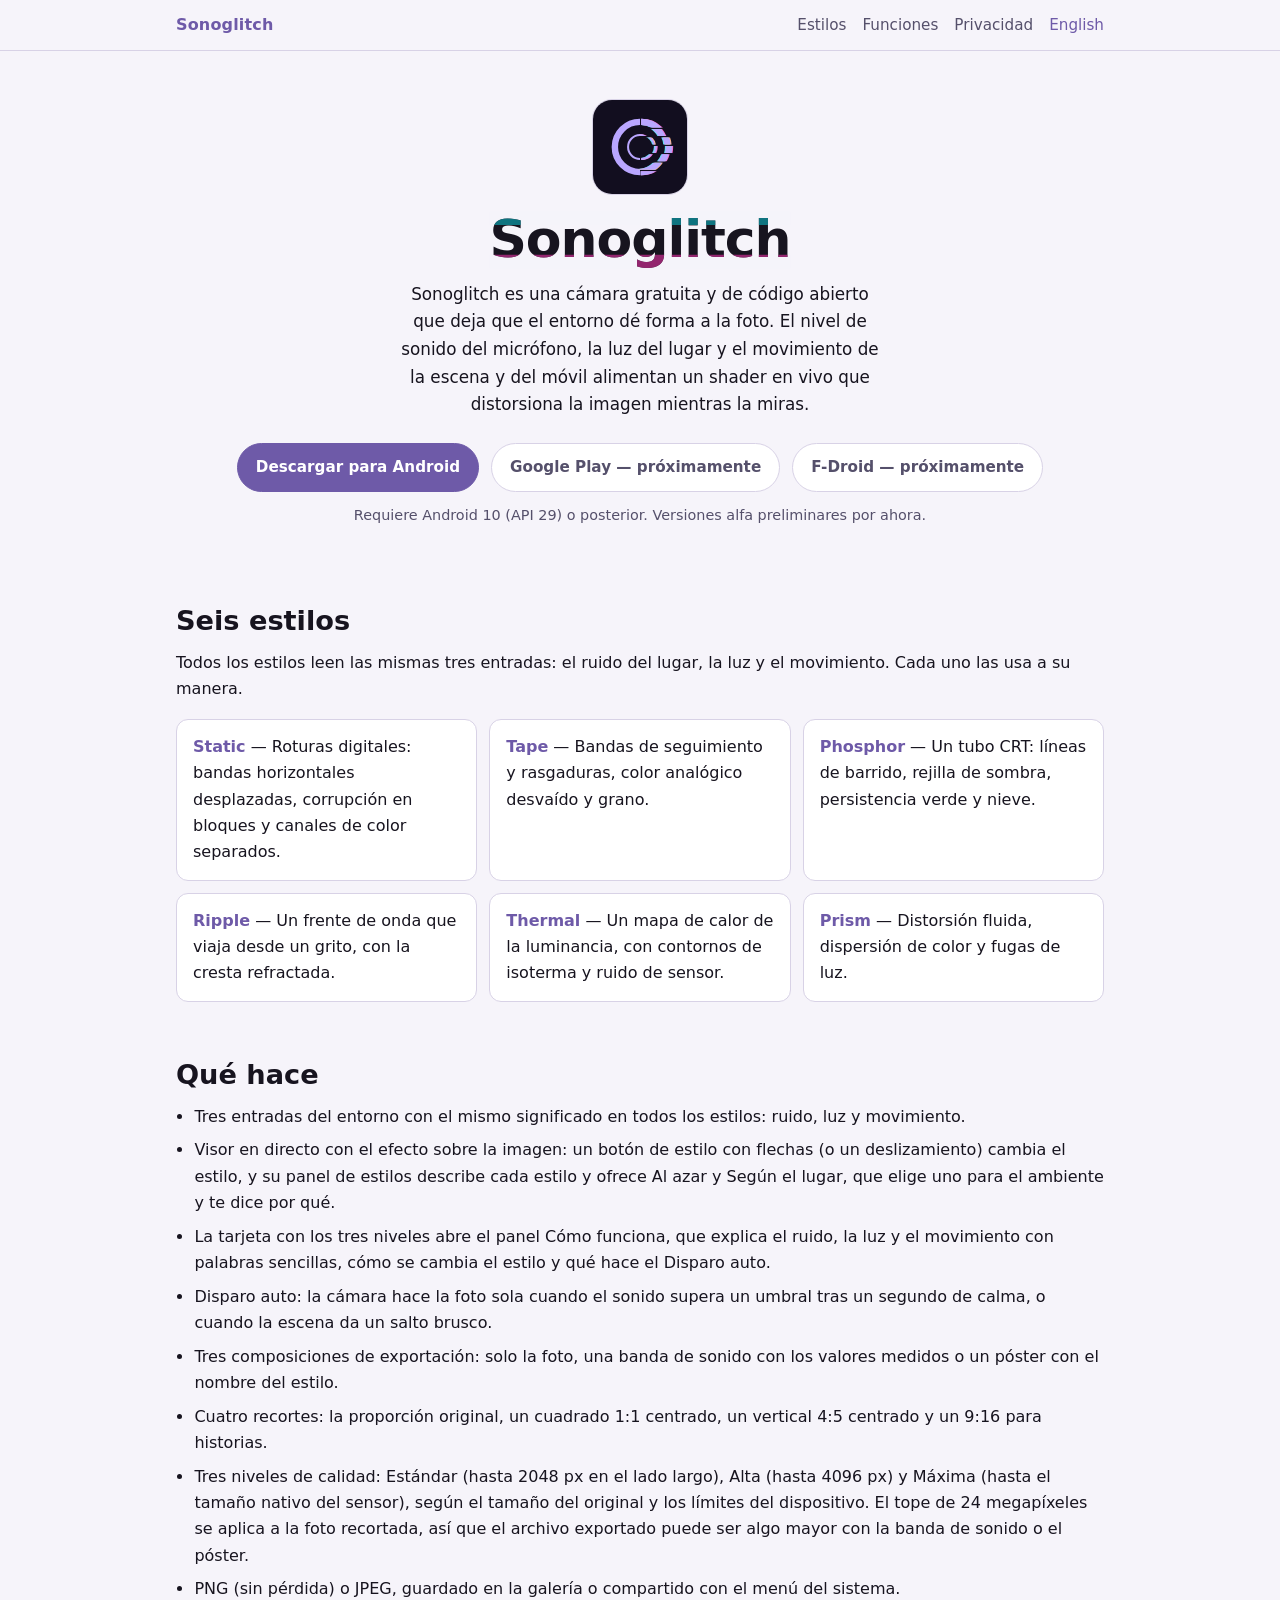
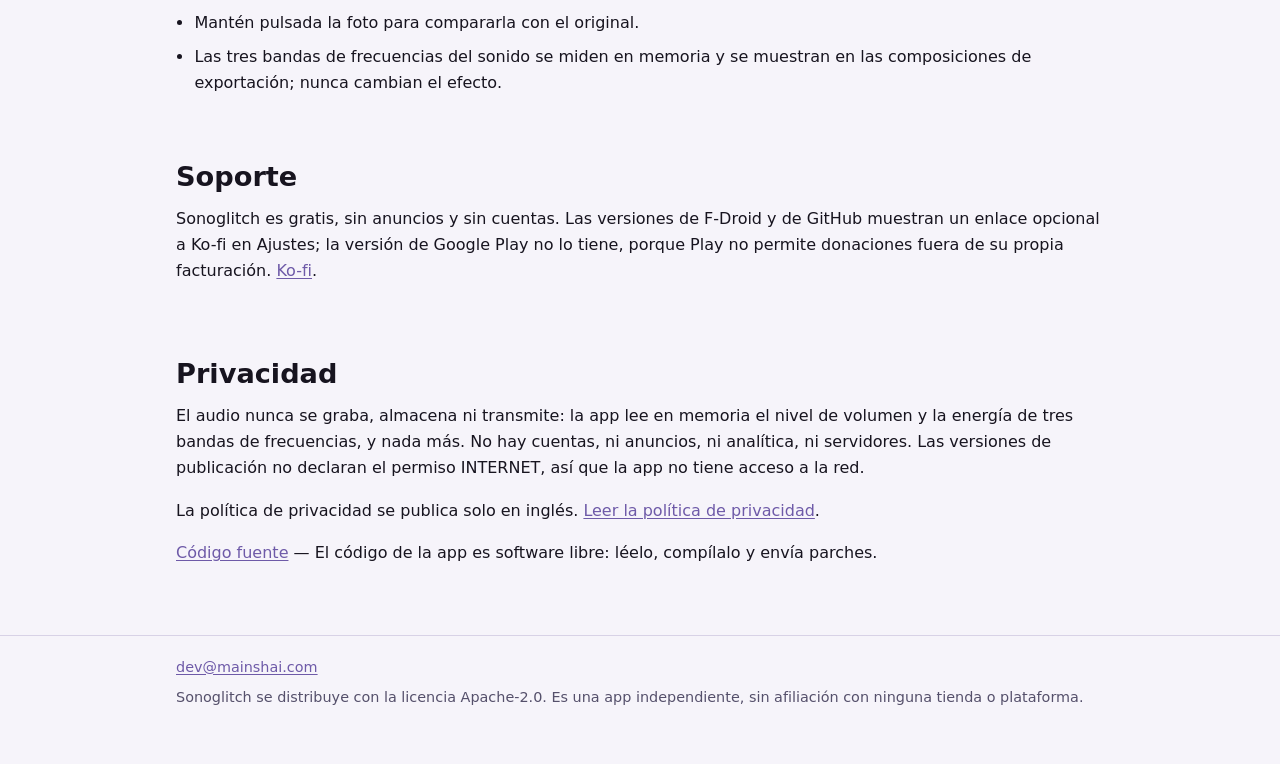
==== site/es/index.html @ 132ff48b "Release v0.1.0-alpha.17" ====
<!DOCTYPE html>
<html lang="es">
<head>
<meta charset="utf-8">
<meta name="viewport" content="width=device-width, initial-scale=1">
<meta name="color-scheme" content="dark light">
<title>Sonoglitch — una cámara moldeada por el sonido, la luz y el movimiento</title>
<meta name="description" content="Sonoglitch es una cámara gratuita y de código abierto: el sonido, la luz y el movimiento del entorno distorsionan la foto. Seis estilos, sin anuncios, sin cuentas y sin acceso a la red.">
<link rel="canonical" href="https://dferrandizmont.github.io/sonoglitch/es/">
<meta property="og:type" content="website">
<meta property="og:site_name" content="Sonoglitch">
<meta property="og:title" content="Sonoglitch — una cámara moldeada por el sonido, la luz y el movimiento">
<meta property="og:description" content="Sonoglitch es una cámara gratuita y de código abierto: el sonido, la luz y el movimiento del entorno distorsionan la foto. Seis estilos, sin anuncios, sin cuentas y sin acceso a la red.">
<meta property="og:url" content="https://dferrandizmont.github.io/sonoglitch/es/">
<meta property="og:locale" content="es_ES">
<meta property="og:image" content="https://dferrandizmont.github.io/sonoglitch/img/og.png">
<meta name="twitter:image" content="https://dferrandizmont.github.io/sonoglitch/img/og.png">
<link rel="icon" href="../img/icon.svg" type="image/svg+xml">
<link rel="alternate" hreflang="en" href="https://dferrandizmont.github.io/sonoglitch/">
<link rel="stylesheet" href="../styles.css">
</head>
<body><header class="topbar"><div class="wrap"><a class="brand" href="../">Sonoglitch</a><nav class="nav" aria-label="Principal"><a href="#estilos">Estilos</a><a href="#funciones">Funciones</a><a href="#privacidad">Privacidad</a><a class="lang" href="../" hreflang="en" lang="en">English</a></nav></div></header><main><section class="hero"><div class="wrap"><img class="icon" src="../img/icon.svg" width="96" height="96" alt="Icono de la app Sonoglitch: una lente violeta deshecha en canales de color desplazados por el sonido"><h1><span class="glitch" data-text="Sonoglitch">Sonoglitch</span></h1><p class="pitch">Sonoglitch es una cámara gratuita y de código abierto que deja que el entorno dé forma a la foto. El nivel de sonido del micrófono, la luz del lugar y el movimiento de la escena y del móvil alimentan un shader en vivo que distorsiona la imagen mientras la miras.</p><p class="buttons"><a class="button primary" href="https://github.com/dferrandizmont/sonoglitch/releases">Descargar para Android</a><span class="button disabled" aria-disabled="true">Google Play — próximamente</span><span class="button disabled" aria-disabled="true">F-Droid — próximamente</span></p><p class="note">Requiere Android 10 (API 29) o posterior. Versiones alfa preliminares por ahora.</p></div></section><section id="estilos"><div class="wrap"><h2>Seis estilos</h2><p>Todos los estilos leen las mismas tres entradas: el ruido del lugar, la luz y el movimiento. Cada uno las usa a su manera.</p><ul class="styles"><li><strong>Static</strong> — Roturas digitales: bandas horizontales desplazadas, corrupción en bloques y canales de color separados.</li><li><strong>Tape</strong> — Bandas de seguimiento y rasgaduras, color analógico desvaído y grano.</li><li><strong>Phosphor</strong> — Un tubo CRT: líneas de barrido, rejilla de sombra, persistencia verde y nieve.</li><li><strong>Ripple</strong> — Un frente de onda que viaja desde un grito, con la cresta refractada.</li><li><strong>Thermal</strong> — Un mapa de calor de la luminancia, con contornos de isoterma y ruido de sensor.</li><li><strong>Prism</strong> — Distorsión fluida, dispersión de color y fugas de luz.</li></ul></div></section><section id="funciones"><div class="wrap"><h2>Qué hace</h2><ul class="features"><li>Tres entradas del entorno con el mismo significado en todos los estilos: ruido, luz y movimiento.</li><li>Visor en directo con el efecto sobre la imagen: un botón de estilo con flechas (o un deslizamiento) cambia el estilo, y su panel de estilos describe cada estilo y ofrece Al azar y Según el lugar, que elige uno para el ambiente y te dice por qué.</li><li>La tarjeta con los tres niveles abre el panel Cómo funciona, que explica el ruido, la luz y el movimiento con palabras sencillas, cómo se cambia el estilo y qué hace el Disparo auto.</li><li>Disparo auto: la cámara hace la foto sola cuando el sonido supera un umbral tras un segundo de calma, o cuando la escena da un salto brusco.</li><li>Tres composiciones de exportación: solo la foto, una banda de sonido con los valores medidos o un póster con el nombre del estilo.</li><li>Cuatro recortes: la proporción original, un cuadrado 1:1 centrado, un vertical 4:5 centrado y un 9:16 para historias.</li><li>Tres niveles de calidad: Estándar (hasta 2048 px en el lado largo), Alta (hasta 4096 px) y Máxima (hasta el tamaño nativo del sensor), según el tamaño del original y los límites del dispositivo. El tope de 24 megapíxeles se aplica a la foto recortada, así que el archivo exportado puede ser algo mayor con la banda de sonido o el póster.</li><li>PNG (sin pérdida) o JPEG, guardado en la galería o compartido con el menú del sistema.</li><li>Mantén pulsada la foto para compararla con el original.</li><li>Las tres bandas de frecuencias del sonido se miden en memoria y se muestran en las composiciones de exportación; nunca cambian el efecto.</li></ul></div></section><section id="soporte"><div class="wrap"><h2>Soporte</h2><p>Sonoglitch es gratis, sin anuncios y sin cuentas. Las versiones de F-Droid y de GitHub muestran un enlace opcional a Ko-fi en Ajustes; la versión de Google Play no lo tiene, porque Play no permite donaciones fuera de su propia facturación. <a href="https://ko-fi.com/danielmfdev">Ko-fi</a>.</p></div></section><section id="privacidad"><div class="wrap"><h2>Privacidad</h2><p>El audio nunca se graba, almacena ni transmite: la app lee en memoria el nivel de volumen y la energía de tres bandas de frecuencias, y nada más. No hay cuentas, ni anuncios, ni analítica, ni servidores. Las versiones de publicación no declaran el permiso INTERNET, así que la app no tiene acceso a la red.</p><p>La política de privacidad se publica solo en inglés. <a href="../privacy/">Leer la política de privacidad</a>.</p><p><a href="https://github.com/dferrandizmont/sonoglitch">Código fuente</a> — El código de la app es software libre: léelo, compílalo y envía parches.</p></div></section></main><footer><div class="wrap"><p><a href="mailto:dev@mainshai.com">dev@mainshai.com</a></p><p>Sonoglitch se distribuye con la licencia Apache-2.0. Es una app independiente, sin afiliación con ninguna tienda o plataforma.</p></div></footer></body>
</html>
---- site/styles.css ----
/* Sonoglitch website. Dark by default, light on request. No JavaScript. */
:root {
  color-scheme: dark light;
  --bg: #0D0D11;
  --surface: #16161C;
  --surface-high: #1F1F27;
  --outline: #2C2C36;
  --accent: #B69CFF;
  --accent-hover: #A88CF5;
  --on-accent: #17121F;
  --warm: #FFB37A;
  --text: #F3F3F6;
  --text-2: #A5A5B2;
  --fringe-a: #55E5F2;
  --fringe-b: #F36CCB;
  --radius: 12px;
}
@media (prefers-color-scheme: light) {
  :root {
    --bg: #F6F4FA;
    --surface: #FFFFFF;
    --surface-high: #EFEBF8;
    --outline: #D8D2E6;
    --accent: #6E5AA8;
    --accent-hover: #5B4A8E;
    --on-accent: #FFFFFF;
    --warm: #8F4E1E;
    --text: #17141F;
    --text-2: #55506B;
    --fringe-a: #0E8C99;
    --fringe-b: #B32A83;
  }
}
* { box-sizing: border-box; }
html { -webkit-text-size-adjust: 100%; }
body {
  margin: 0;
  background: var(--bg);
  color: var(--text);
  font: 16px/1.65 system-ui, -apple-system, "Segoe UI", Roboto, "Helvetica Neue", Arial, sans-serif;
  overflow-wrap: break-word;
}
img { max-width: 100%; height: auto; }
a { color: var(--accent); text-decoration: underline; text-underline-offset: 2px; }
a:focus-visible { outline: 3px solid var(--accent); outline-offset: 3px; border-radius: 2px; }
.wrap { max-width: 960px; margin: 0 auto; padding-left: 16px; padding-right: 16px; }
.topbar { border-bottom: 1px solid var(--outline); }
.topbar .wrap {
  display: flex; flex-wrap: wrap; align-items: center; justify-content: space-between;
  gap: 8px 16px; padding-top: 12px; padding-bottom: 12px;
}
.brand { font-weight: 700; text-decoration: none; letter-spacing: .01em; }
.nav { display: flex; flex-wrap: wrap; align-items: center; gap: 8px 16px; font-size: .95rem; }
.nav a { text-decoration: none; color: var(--text-2); }
.nav a:hover, .nav a:focus-visible { color: var(--accent); }
.nav .lang { color: var(--accent); }
.hero { padding: 48px 0 32px; text-align: center; }
.hero .icon {
  display: block; width: 96px; height: 96px; margin: 0 auto;
  border-radius: 20px; border: 1px solid var(--outline);
}
h1 {
  font-size: clamp(2rem, 8vw, 3.25rem); line-height: 1.1; margin: 16px 0 12px;
  letter-spacing: -0.02em;
}
h2 { font-size: clamp(1.3rem, 4.5vw, 1.7rem); line-height: 1.25; margin: 0 0 12px; }
p { margin: 0 0 1rem; }
.pitch { max-width: 46ch; margin-left: auto; margin-right: auto; font-size: 1.05rem; }
.note { color: var(--text-2); font-size: .9rem; }
.buttons { display: flex; flex-wrap: wrap; gap: 12px; justify-content: center; margin: 24px 0 12px; }
.button {
  display: inline-block; padding: 11px 18px; border-radius: 999px;
  border: 1px solid var(--outline); background: var(--surface); color: var(--text);
  font-size: .95rem; font-weight: 600; text-decoration: none;
}
.button.primary { background: var(--accent); border-color: var(--accent); color: var(--on-accent); }
/* The hover keeps a contrast of 4.5:1 with its text in both palettes. */
.button.primary:hover { background: var(--accent-hover); border-color: var(--accent-hover); color: var(--on-accent); }
.button.disabled { color: var(--text-2); cursor: default; }
section { padding: 28px 0; }
.styles {
  list-style: none; margin: 0; padding: 0; display: grid; gap: 12px;
  grid-template-columns: repeat(auto-fit, minmax(260px, 1fr));
}
.styles li {
  background: var(--surface); border: 1px solid var(--outline);
  border-radius: var(--radius); padding: 14px 16px;
}
.styles strong { color: var(--accent); }
.features { margin: 0; padding-left: 1.15rem; }
.features li { margin-bottom: .45rem; }
.gallery {
  list-style: none; margin: 0; padding: 0; display: grid; gap: 16px;
  grid-template-columns: repeat(auto-fill, minmax(160px, 1fr));
}
.gallery img {
  display: block; width: 100%; border: 1px solid var(--outline);
  border-radius: 10px; background: var(--surface);
}
footer {
  border-top: 1px solid var(--outline); margin-top: 24px; padding: 20px 0 48px;
  color: var(--text-2); font-size: .9rem;
}
footer p { margin: 0 0 .4rem; }
.prose { max-width: 760px; margin: 0 auto; padding: 24px 16px 48px; }
.prose h1 { font-size: clamp(1.75rem, 6vw, 2.5rem); margin-top: 8px; }
.prose h2 { margin-top: 2rem; }
.prose h3 { margin-top: 1.5rem; font-size: 1.1rem; }
.prose ul { padding-left: 1.15rem; }
.prose li { margin-bottom: .35rem; }
.prose p.updated { color: var(--text-2); }
.prose code {
  font-family: ui-monospace, SFMono-Regular, Menlo, Consolas, "Liberation Mono", monospace;
  background: var(--surface-high); border-radius: 4px; padding: .1em .35em; font-size: .9em;
}
.table-wrap { overflow-x: auto; margin: 0 0 1rem; }
table { border-collapse: collapse; width: 100%; min-width: 520px; font-size: .95rem; }
th, td { border: 1px solid var(--outline); padding: 8px 10px; text-align: left; vertical-align: top; }
th { background: var(--surface-high); }
hr { border: 0; border-top: 1px solid var(--outline); margin: 2rem 0; }
/* The title is the only element with the glitch fringe. */
.glitch { position: relative; display: inline-block; }
.glitch::before, .glitch::after {
  content: attr(data-text); position: absolute; inset: 0; pointer-events: none; opacity: .8;
}
.glitch::before {
  color: var(--fringe-a); clip-path: inset(0 0 76% 0);
  animation: fringe-a 3.4s steps(2, end) infinite;
}
.glitch::after {
  color: var(--fringe-b); clip-path: inset(76% 0 0 0);
  animation: fringe-b 2.9s steps(2, end) infinite;
}
@keyframes fringe-a {
  0%, 88%, 100% { transform: translate(0, 0); }
  90% { transform: translate(-2px, -1px); }
  94% { transform: translate(1px, 1px); }
}
@keyframes fringe-b {
  0%, 86%, 100% { transform: translate(0, 0); }
  88% { transform: translate(2px, 1px); }
  93% { transform: translate(-1px, -1px); }
}
@media (prefers-reduced-motion: reduce) {
  .glitch::before, .glitch::after { animation: none; transform: none; }
}
@media (max-width: 420px) {
  .hero { padding-top: 32px; }
  .buttons .button { width: 100%; text-align: center; }
}
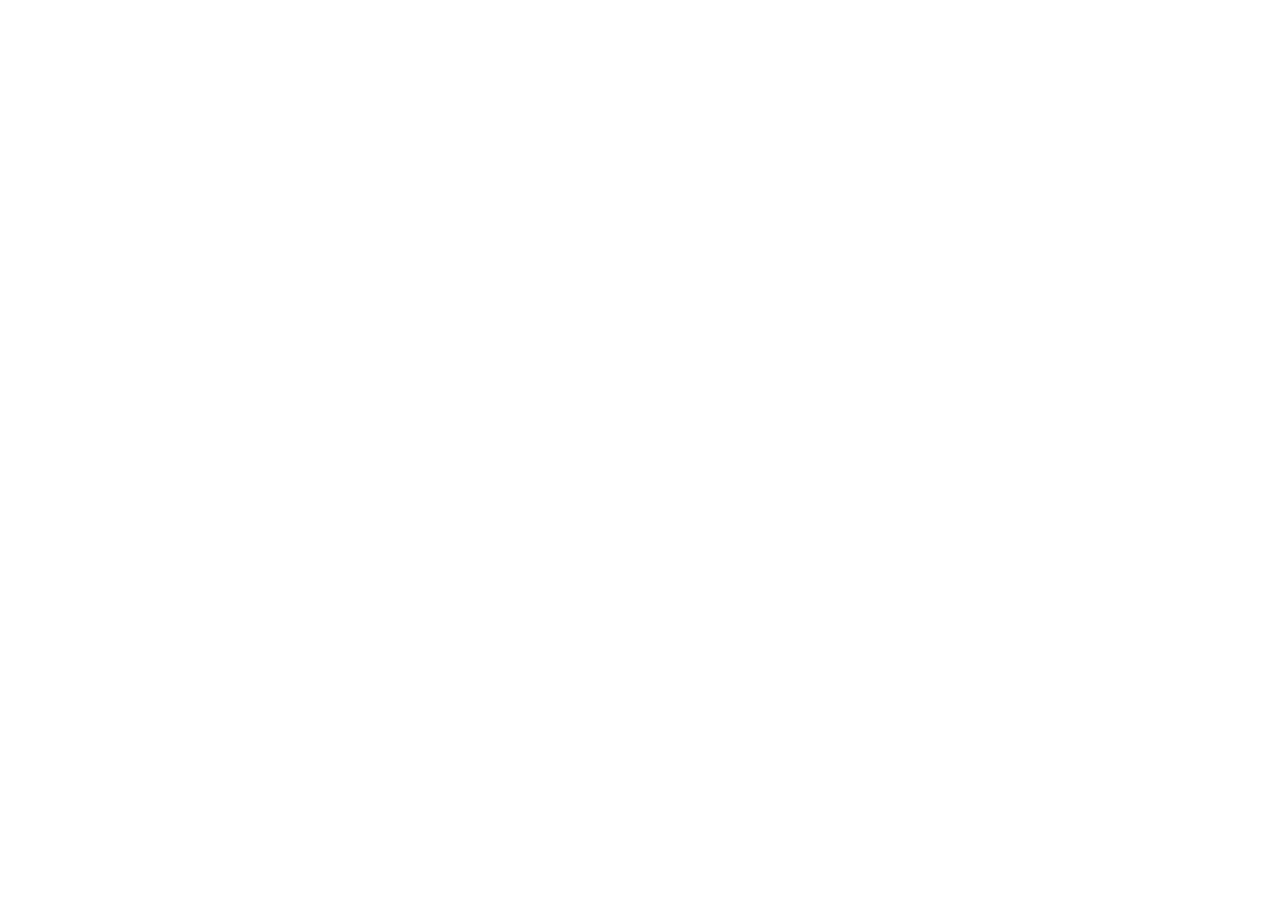
==== commit 9ebfcc85: "Release v0.2.0-alpha.3" ====
--- a/site/es/index.html
+++ b/site/es/index.html
@@ -1,23 +1,14 @@
-<!DOCTYPE html>
+<!doctype html>
 <html lang="es">
 <head>
 <meta charset="utf-8">
 <meta name="viewport" content="width=device-width, initial-scale=1">
-<meta name="color-scheme" content="dark light">
-<title>Sonoglitch — una cámara moldeada por el sonido, la luz y el movimiento</title>
-<meta name="description" content="Sonoglitch es una cámara gratuita y de código abierto: el sonido, la luz y el movimiento del entorno distorsionan la foto. Seis estilos, sin anuncios, sin cuentas y sin acceso a la red.">
-<link rel="canonical" href="https://dferrandizmont.github.io/sonoglitch/es/">
-<meta property="og:type" content="website">
-<meta property="og:site_name" content="Sonoglitch">
-<meta property="og:title" content="Sonoglitch — una cámara moldeada por el sonido, la luz y el movimiento">
-<meta property="og:description" content="Sonoglitch es una cámara gratuita y de código abierto: el sonido, la luz y el movimiento del entorno distorsionan la foto. Seis estilos, sin anuncios, sin cuentas y sin acceso a la red.">
-<meta property="og:url" content="https://dferrandizmont.github.io/sonoglitch/es/">
-<meta property="og:locale" content="es_ES">
-<meta property="og:image" content="https://dferrandizmont.github.io/sonoglitch/img/og.png">
-<meta name="twitter:image" content="https://dferrandizmont.github.io/sonoglitch/img/og.png">
-<link rel="icon" href="../img/icon.svg" type="image/svg+xml">
-<link rel="alternate" hreflang="en" href="https://dferrandizmont.github.io/sonoglitch/">
-<link rel="stylesheet" href="../styles.css">
+<title>Sonoglitch</title>
+<meta name="robots" content="noindex">
+<link rel="canonical" href="https://sonoglitch.mainshai.com/es/">
+<meta http-equiv="refresh" content="0; url=https://sonoglitch.mainshai.com/es/">
 </head>
-<body><header class="topbar"><div class="wrap"><a class="brand" href="../">Sonoglitch</a><nav class="nav" aria-label="Principal"><a href="#estilos">Estilos</a><a href="#funciones">Funciones</a><a href="#privacidad">Privacidad</a><a class="lang" href="../" hreflang="en" lang="en">English</a></nav></div></header><main><section class="hero"><div class="wrap"><img class="icon" src="../img/icon.svg" width="96" height="96" alt="Icono de la app Sonoglitch: una lente violeta deshecha en canales de color desplazados por el sonido"><h1><span class="glitch" data-text="Sonoglitch">Sonoglitch</span></h1><p class="pitch">Sonoglitch es una cámara gratuita y de código abierto que deja que el entorno dé forma a la foto. El nivel de sonido del micrófono, la luz del lugar y el movimiento de la escena y del móvil alimentan un shader en vivo que distorsiona la imagen mientras la miras.</p><p class="buttons"><a class="button primary" href="https://github.com/dferrandizmont/sonoglitch/releases">Descargar para Android</a><span class="button disabled" aria-disabled="true">Google Play — próximamente</span><span class="button disabled" aria-disabled="true">F-Droid — próximamente</span></p><p class="note">Requiere Android 10 (API 29) o posterior. Versiones alfa preliminares por ahora.</p></div></section><section id="estilos"><div class="wrap"><h2>Seis estilos</h2><p>Todos los estilos leen las mismas tres entradas: el ruido del lugar, la luz y el movimiento. Cada uno las usa a su manera.</p><ul class="styles"><li><strong>Static</strong> — Roturas digitales: bandas horizontales desplazadas, corrupción en bloques y canales de color separados.</li><li><strong>Tape</strong> — Bandas de seguimiento y rasgaduras, color analógico desvaído y grano.</li><li><strong>Phosphor</strong> — Un tubo CRT: líneas de barrido, rejilla de sombra, persistencia verde y nieve.</li><li><strong>Ripple</strong> — Un frente de onda que viaja desde un grito, con la cresta refractada.</li><li><strong>Thermal</strong> — Un mapa de calor de la luminancia, con contornos de isoterma y ruido de sensor.</li><li><strong>Prism</strong> — Distorsión fluida, dispersión de color y fugas de luz.</li></ul></div></section><section id="funciones"><div class="wrap"><h2>Qué hace</h2><ul class="features"><li>Tres entradas del entorno con el mismo significado en todos los estilos: ruido, luz y movimiento.</li><li>Visor en directo con el efecto sobre la imagen: un botón de estilo con flechas (o un deslizamiento) cambia el estilo, y su panel de estilos describe cada estilo y ofrece Al azar y Según el lugar, que elige uno para el ambiente y te dice por qué.</li><li>La tarjeta con los tres niveles abre el panel Cómo funciona, que explica el ruido, la luz y el movimiento con palabras sencillas, cómo se cambia el estilo y qué hace el Disparo auto.</li><li>Disparo auto: la cámara hace la foto sola cuando el sonido supera un umbral tras un segundo de calma, o cuando la escena da un salto brusco.</li><li>Tres composiciones de exportación: solo la foto, una banda de sonido con los valores medidos o un póster con el nombre del estilo.</li><li>Cuatro recortes: la proporción original, un cuadrado 1:1 centrado, un vertical 4:5 centrado y un 9:16 para historias.</li><li>Tres niveles de calidad: Estándar (hasta 2048 px en el lado largo), Alta (hasta 4096 px) y Máxima (hasta el tamaño nativo del sensor), según el tamaño del original y los límites del dispositivo. El tope de 24 megapíxeles se aplica a la foto recortada, así que el archivo exportado puede ser algo mayor con la banda de sonido o el póster.</li><li>PNG (sin pérdida) o JPEG, guardado en la galería o compartido con el menú del sistema.</li><li>Mantén pulsada la foto para compararla con el original.</li><li>Las tres bandas de frecuencias del sonido se miden en memoria y se muestran en las composiciones de exportación; nunca cambian el efecto.</li></ul></div></section><section id="soporte"><div class="wrap"><h2>Soporte</h2><p>Sonoglitch es gratis, sin anuncios y sin cuentas. Las versiones de F-Droid y de GitHub muestran un enlace opcional a Ko-fi en Ajustes; la versión de Google Play no lo tiene, porque Play no permite donaciones fuera de su propia facturación. <a href="https://ko-fi.com/danielmfdev">Ko-fi</a>.</p></div></section><section id="privacidad"><div class="wrap"><h2>Privacidad</h2><p>El audio nunca se graba, almacena ni transmite: la app lee en memoria el nivel de volumen y la energía de tres bandas de frecuencias, y nada más. No hay cuentas, ni anuncios, ni analítica, ni servidores. Las versiones de publicación no declaran el permiso INTERNET, así que la app no tiene acceso a la red.</p><p>La política de privacidad se publica solo en inglés. <a href="../privacy/">Leer la política de privacidad</a>.</p><p><a href="https://github.com/dferrandizmont/sonoglitch">Código fuente</a> — El código de la app es software libre: léelo, compílalo y envía parches.</p></div></section></main><footer><div class="wrap"><p><a href="mailto:dev@mainshai.com">dev@mainshai.com</a></p><p>Sonoglitch se distribuye con la licencia Apache-2.0. Es una app independiente, sin afiliación con ninguna tienda o plataforma.</p></div></footer></body>
+<body>
+<p>Sonoglitch se ha mudado a <a href="https://sonoglitch.mainshai.com/es/">https://sonoglitch.mainshai.com/es/</a></p>
+</body>
 </html>
